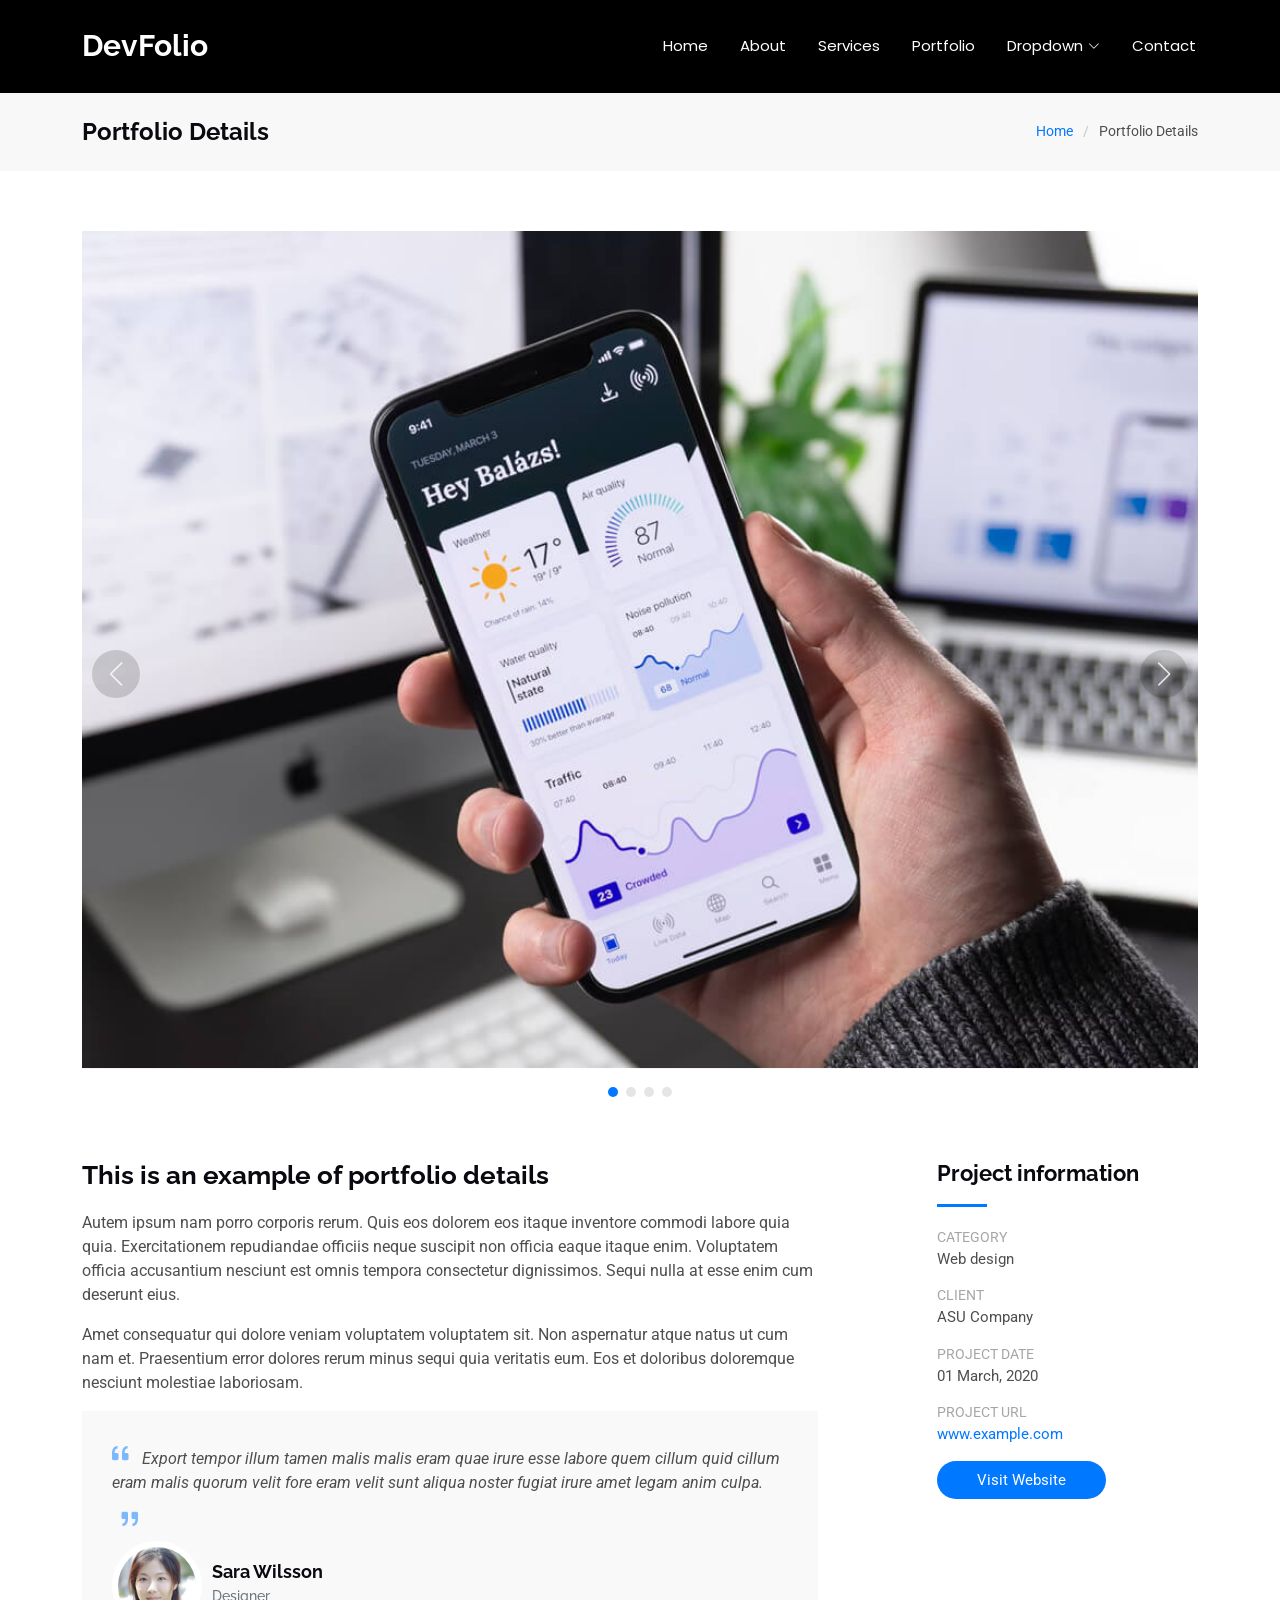
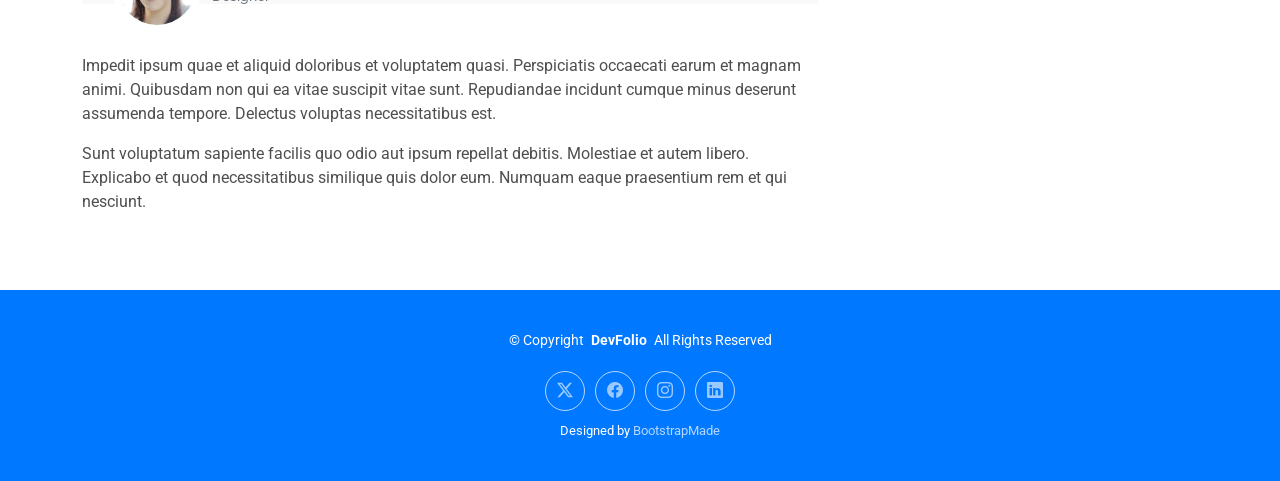
==== portfolio-details.html @ a7239df9 "Pindahkan semua isi DevFolio ke root" ====
<!DOCTYPE html>
<html lang="en">

<head>
  <meta charset="utf-8">
  <meta content="width=device-width, initial-scale=1.0" name="viewport">
  <title>Portfolio Details - DevFolio Bootstrap Template</title>
  <meta name="description" content="">
  <meta name="keywords" content="">

  <!-- Favicons -->
  <link href="assets/img/favicon.png" rel="icon">
  <link href="assets/img/apple-touch-icon.png" rel="apple-touch-icon">

  <!-- Fonts -->
  <link href="https://fonts.googleapis.com" rel="preconnect">
  <link href="https://fonts.gstatic.com" rel="preconnect" crossorigin>
  <link href="https://fonts.googleapis.com/css2?family=Roboto:ital,wght@0,100;0,300;0,400;0,500;0,700;0,900;1,100;1,300;1,400;1,500;1,700;1,900&family=Poppins:ital,wght@0,100;0,200;0,300;0,400;0,500;0,600;0,700;0,800;0,900;1,100;1,200;1,300;1,400;1,500;1,600;1,700;1,800;1,900&family=Raleway:ital,wght@0,100;0,200;0,300;0,400;0,500;0,600;0,700;0,800;0,900;1,100;1,200;1,300;1,400;1,500;1,600;1,700;1,800;1,900&display=swap" rel="stylesheet">

  <!-- Vendor CSS Files -->
  <link href="assets/vendor/bootstrap/css/bootstrap.min.css" rel="stylesheet">
  <link href="assets/vendor/bootstrap-icons/bootstrap-icons.css" rel="stylesheet">
  <link href="assets/vendor/aos/aos.css" rel="stylesheet">
  <link href="assets/vendor/glightbox/css/glightbox.min.css" rel="stylesheet">
  <link href="assets/vendor/swiper/swiper-bundle.min.css" rel="stylesheet">

  <!-- Main CSS File -->
  <link href="assets/css/main.css" rel="stylesheet">

  <!-- =======================================================
  * Template Name: DevFolio
  * Template URL: https://bootstrapmade.com/devfolio-bootstrap-portfolio-html-template/
  * Updated: Aug 07 2024 with Bootstrap v5.3.3
  * Author: BootstrapMade.com
  * License: https://bootstrapmade.com/license/
  ======================================================== -->
</head>

<body class="portfolio-details-page">

  <header id="header" class="header d-flex align-items-center sticky-top">
    <div class="container-fluid container-xl position-relative d-flex align-items-center justify-content-between">

      <a href="index.html" class="logo d-flex align-items-center">
        <!-- Uncomment the line below if you also wish to use an image logo -->
        <!-- <img src="assets/img/logo.png" alt=""> -->
        <h1 class="sitename">DevFolio</h1>
      </a>

      <nav id="navmenu" class="navmenu">
        <ul>
          <li><a href="#hero">Home<br></a></li>
          <li><a href="#about">About</a></li>
          <li><a href="#services">Services</a></li>
          <li><a href="#portfolio">Portfolio</a></li>
          <li class="dropdown"><a href="#"><span>Dropdown</span> <i class="bi bi-chevron-down toggle-dropdown"></i></a>
            <ul>
              <li><a href="#">Dropdown 1</a></li>
              <li class="dropdown"><a href="#"><span>Deep Dropdown</span> <i class="bi bi-chevron-down toggle-dropdown"></i></a>
                <ul>
                  <li><a href="#">Deep Dropdown 1</a></li>
                  <li><a href="#">Deep Dropdown 2</a></li>
                  <li><a href="#">Deep Dropdown 3</a></li>
                  <li><a href="#">Deep Dropdown 4</a></li>
                  <li><a href="#">Deep Dropdown 5</a></li>
                </ul>
              </li>
              <li><a href="#">Dropdown 2</a></li>
              <li><a href="#">Dropdown 3</a></li>
              <li><a href="#">Dropdown 4</a></li>
            </ul>
          </li>
          <li><a href="#contact">Contact</a></li>
        </ul>
        <i class="mobile-nav-toggle d-xl-none bi bi-list"></i>
      </nav>

    </div>
  </header>

  <main class="main">

    <!-- Page Title -->
    <div class="page-title" data-aos="fade">
      <div class="container d-lg-flex justify-content-between align-items-center">
        <h1 class="mb-2 mb-lg-0">Portfolio Details</h1>
        <nav class="breadcrumbs">
          <ol>
            <li><a href="index.html">Home</a></li>
            <li class="current">Portfolio Details</li>
          </ol>
        </nav>
      </div>
    </div><!-- End Page Title -->

    <!-- Portfolio Details Section -->
    <section id="portfolio-details" class="portfolio-details section">

      <div class="container" data-aos="fade-up">

        <div class="portfolio-details-slider swiper init-swiper">
          <script type="application/json" class="swiper-config">
            {
              "loop": true,
              "speed": 600,
              "autoplay": {
                "delay": 5000
              },
              "slidesPerView": "auto",
              "navigation": {
                "nextEl": ".swiper-button-next",
                "prevEl": ".swiper-button-prev"
              },
              "pagination": {
                "el": ".swiper-pagination",
                "type": "bullets",
                "clickable": true
              }
            }
          </script>
          <div class="swiper-wrapper align-items-center">

            <div class="swiper-slide">
              <img src="assets/img/portfolio/app-1.jpg" alt="">
            </div>

            <div class="swiper-slide">
              <img src="assets/img/portfolio/product-1.jpg" alt="">
            </div>

            <div class="swiper-slide">
              <img src="assets/img/portfolio/branding-1.jpg" alt="">
            </div>

            <div class="swiper-slide">
              <img src="assets/img/portfolio/books-1.jpg" alt="">
            </div>

          </div>
          <div class="swiper-button-prev"></div>
          <div class="swiper-button-next"></div>
          <div class="swiper-pagination"></div>
        </div>

        <div class="row justify-content-between gy-4 mt-4">

          <div class="col-lg-8" data-aos="fade-up">
            <div class="portfolio-description">
              <h2>This is an example of portfolio details</h2>
              <p>
                Autem ipsum nam porro corporis rerum. Quis eos dolorem eos itaque inventore commodi labore quia quia. Exercitationem repudiandae officiis neque suscipit non officia eaque itaque enim. Voluptatem officia accusantium nesciunt est omnis tempora consectetur dignissimos. Sequi nulla at esse enim cum deserunt eius.
              </p>
              <p>
                Amet consequatur qui dolore veniam voluptatem voluptatem sit. Non aspernatur atque natus ut cum nam et. Praesentium error dolores rerum minus sequi quia veritatis eum. Eos et doloribus doloremque nesciunt molestiae laboriosam.
              </p>

              <div class="testimonial-item">
                <p>
                  <i class="bi bi-quote quote-icon-left"></i>
                  <span>Export tempor illum tamen malis malis eram quae irure esse labore quem cillum quid cillum eram malis quorum velit fore eram velit sunt aliqua noster fugiat irure amet legam anim culpa.</span>
                  <i class="bi bi-quote quote-icon-right"></i>
                </p>
                <div>
                  <img src="assets/img/testimonials/testimonials-2.jpg" class="testimonial-img" alt="">
                  <h3>Sara Wilsson</h3>
                  <h4>Designer</h4>
                </div>
              </div>

              <p>
                Impedit ipsum quae et aliquid doloribus et voluptatem quasi. Perspiciatis occaecati earum et magnam animi. Quibusdam non qui ea vitae suscipit vitae sunt. Repudiandae incidunt cumque minus deserunt assumenda tempore. Delectus voluptas necessitatibus est.
              </p>

              <p>
                Sunt voluptatum sapiente facilis quo odio aut ipsum repellat debitis. Molestiae et autem libero. Explicabo et quod necessitatibus similique quis dolor eum. Numquam eaque praesentium rem et qui nesciunt.
              </p>

            </div>
          </div>

          <div class="col-lg-3" data-aos="fade-up" data-aos-delay="100">
            <div class="portfolio-info">
              <h3>Project information</h3>
              <ul>
                <li><strong>Category</strong> Web design</li>
                <li><strong>Client</strong> ASU Company</li>
                <li><strong>Project date</strong> 01 March, 2020</li>
                <li><strong>Project URL</strong> <a href="#">www.example.com</a></li>
                <li><a href="#" class="btn-visit align-self-start">Visit Website</a></li>
              </ul>
            </div>
          </div>

        </div>

      </div>

    </section><!-- /Portfolio Details Section -->

  </main>

  <footer id="footer" class="footer accent-background">

    <div class="container">
      <div class="copyright text-center ">
        <p>© <span>Copyright</span> <strong class="px-1 sitename">DevFolio</strong> <span>All Rights Reserved</span></p>
      </div>
      <div class="social-links d-flex justify-content-center">
        <a href=""><i class="bi bi-twitter-x"></i></a>
        <a href=""><i class="bi bi-facebook"></i></a>
        <a href=""><i class="bi bi-instagram"></i></a>
        <a href=""><i class="bi bi-linkedin"></i></a>
      </div>
      <div class="credits">
        <!-- All the links in the footer should remain intact. -->
        <!-- You can delete the links only if you've purchased the pro version. -->
        <!-- Licensing information: https://bootstrapmade.com/license/ -->
        <!-- Purchase the pro version with working PHP/AJAX contact form: [buy-url] -->
        Designed by <a href="https://bootstrapmade.com/">BootstrapMade</a>
      </div>
    </div>

  </footer>

  <!-- Scroll Top -->
  <a href="#" id="scroll-top" class="scroll-top d-flex align-items-center justify-content-center"><i class="bi bi-arrow-up-short"></i></a>

  <!-- Preloader -->
  <div id="preloader"></div>

  <!-- Vendor JS Files -->
  <script src="assets/vendor/bootstrap/js/bootstrap.bundle.min.js"></script>
  <script src="assets/vendor/php-email-form/validate.js"></script>
  <script src="assets/vendor/aos/aos.js"></script>
  <script src="assets/vendor/typed.js/typed.umd.js"></script>
  <script src="assets/vendor/waypoints/noframework.waypoints.js"></script>
  <script src="assets/vendor/purecounter/purecounter_vanilla.js"></script>
  <script src="assets/vendor/glightbox/js/glightbox.min.js"></script>
  <script src="assets/vendor/imagesloaded/imagesloaded.pkgd.min.js"></script>
  <script src="assets/vendor/isotope-layout/isotope.pkgd.min.js"></script>
  <script src="assets/vendor/swiper/swiper-bundle.min.js"></script>

  <!-- Main JS File -->
  <script src="assets/js/main.js"></script>

</body>

</html>
---- assets/css/main.css ----
/**
* Template Name: DevFolio
* Template URL: https://bootstrapmade.com/devfolio-bootstrap-portfolio-html-template/
* Updated: Aug 07 2024 with Bootstrap v5.3.3
* Author: BootstrapMade.com
* License: https://bootstrapmade.com/license/
*/

/*--------------------------------------------------------------
# Font & Color Variables
# Help: https://bootstrapmade.com/color-system/
--------------------------------------------------------------*/
/* Fonts */
:root {
  --default-font: "Roboto",  system-ui, -apple-system, "Segoe UI", Roboto, "Helvetica Neue", Arial, "Noto Sans", "Liberation Sans", sans-serif, "Apple Color Emoji", "Segoe UI Emoji", "Segoe UI Symbol", "Noto Color Emoji";
  --heading-font: "Raleway",  sans-serif;
  --nav-font: "Poppins",  sans-serif;
}

/* Global Colors - The following color variables are used throughout the website. Updating them here will change the color scheme of the entire website */
:root { 
  --background-color: #ffffff; /* Background color for the entire website, including individual sections */
  --default-color: #4e4e4e; /* Default color used for the majority of the text content across the entire website */
  --heading-color: #0a090f; /* Color for headings, subheadings and title throughout the website */
  --accent-color: #0078ff; /* Accent color that represents your brand on the website. It's used for buttons, links, and other elements that need to stand out */
  --surface-color: #ffffff; /* The surface color is used as a background of boxed elements within sections, such as cards, icon boxes, or other elements that require a visual separation from the global background. */
  --contrast-color: #ffffff; /* Contrast color for text, ensuring readability against backgrounds of accent, heading, or default colors. */
}

/* Nav Menu Colors - The following color variables are used specifically for the navigation menu. They are separate from the global colors to allow for more customization options */
:root {
  --nav-color: #ffffff;  /* The default color of the main navmenu links */
  --nav-hover-color: #ffffff; /* Applied to main navmenu links when they are hovered over or active */
  --nav-mobile-background-color: #ffffff; /* Used as the background color for mobile navigation menu */
  --nav-dropdown-background-color: #ffffff; /* Used as the background color for dropdown items that appear when hovering over primary navigation items */
  --nav-dropdown-color: #212529; /* Used for navigation links of the dropdown items in the navigation menu. */
  --nav-dropdown-hover-color: #0078ff; /* Similar to --nav-hover-color, this color is applied to dropdown navigation links when they are hovered over. */
}

/* Color Presets - These classes override global colors when applied to any section or element, providing reuse of the sam color scheme. */

.light-background {
  --background-color: #f9f9f9;
  --surface-color: #ffffff;
}

.dark-background {
  --background-color: #060606;
  --default-color: #ffffff;
  --heading-color: #ffffff;
  --surface-color: #252525;
  --contrast-color: #ffffff;
}

.accent-background {
  --background-color: #0078ff;
  --default-color: #ffffff;
  --heading-color: #ffffff;
  --accent-color: #ffffff;
  --surface-color: #3393ff;
  --contrast-color: #ffffff;
}

/* Smooth scroll */
:root {
  scroll-behavior: smooth;
}

/*--------------------------------------------------------------
# General Styling & Shared Classes
--------------------------------------------------------------*/
body {
  color: var(--default-color);
  background-color: var(--background-color);
  font-family: var(--default-font);
}

a {
  color: var(--accent-color);
  text-decoration: none;
  transition: 0.3s;
}

a:hover {
  color: color-mix(in srgb, var(--accent-color), transparent 25%);
  text-decoration: none;
}

h1,
h2,
h3,
h4,
h5,
h6 {
  color: var(--heading-color);
  font-family: var(--heading-font);
}

/* PHP Email Form Messages
------------------------------*/
.php-email-form .error-message {
  display: none;
  background: #df1529;
  color: #ffffff;
  text-align: left;
  padding: 15px;
  margin-bottom: 24px;
  font-weight: 600;
}

.php-email-form .sent-message {
  display: none;
  color: #ffffff;
  background: #059652;
  text-align: center;
  padding: 15px;
  margin-bottom: 24px;
  font-weight: 600;
}

.php-email-form .loading {
  display: none;
  background: var(--surface-color);
  text-align: center;
  padding: 15px;
  margin-bottom: 24px;
}

.php-email-form .loading:before {
  content: "";
  display: inline-block;
  border-radius: 50%;
  width: 24px;
  height: 24px;
  margin: 0 10px -6px 0;
  border: 3px solid var(--accent-color);
  border-top-color: var(--surface-color);
  animation: php-email-form-loading 1s linear infinite;
}

@keyframes php-email-form-loading {
  0% {
    transform: rotate(0deg);
  }

  100% {
    transform: rotate(360deg);
  }
}

/*--------------------------------------------------------------
# Global Header
--------------------------------------------------------------*/
.header {
  --background-color: #000000;
  --default-color: #ffffff;
  --heading-color: #ffffff;
  color: var(--default-color);
  background-color: var(--background-color);
  padding: 20px 0;
  transition: all 0.5s;
  z-index: 997;
}

.header .logo {
  line-height: 1;
}

.header .logo img {
  max-height: 32px;
  margin-right: 8px;
}

.header .logo h1 {
  font-size: 30px;
  margin: 0;
  font-weight: 700;
  color: var(--heading-color);
}

.scrolled .header {
  box-shadow: 0px 0 18px rgba(0, 0, 0, 0.1);
}

/*--------------------------------------------------------------
# Navigation Menu
--------------------------------------------------------------*/
/* Desktop Navigation */
@media (min-width: 1200px) {
  .navmenu {
    padding: 0;
  }

  .navmenu ul {
    margin: 0;
    padding: 0;
    display: flex;
    list-style: none;
    align-items: center;
  }

  .navmenu li {
    position: relative;
  }

  .navmenu>ul>li {
    white-space: nowrap;
    padding: 15px 14px;
  }

  .navmenu>ul>li:last-child {
    padding-right: 0;
  }

  .navmenu a,
  .navmenu a:focus {
    color: var(--nav-color);
    font-size: 15px;
    padding: 0 2px;
    font-family: var(--nav-font);
    font-weight: 400;
    display: flex;
    align-items: center;
    justify-content: space-between;
    white-space: nowrap;
    transition: 0.3s;
    position: relative;
  }

  .navmenu a i,
  .navmenu a:focus i {
    font-size: 12px;
    line-height: 0;
    margin-left: 5px;
    transition: 0.3s;
  }

  .navmenu>ul>li>a:before {
    content: "";
    position: absolute;
    width: 100%;
    height: 2px;
    bottom: -6px;
    left: 0;
    background-color: var(--nav-hover-color);
    visibility: hidden;
    width: 0px;
    transition: all 0.3s ease-in-out 0s;
  }

  .navmenu a:hover:before,
  .navmenu li:hover>a:before,
  .navmenu .active:before {
    visibility: visible;
    width: 100%;
  }

  .navmenu li:hover>a,
  .navmenu .active,
  .navmenu .active:focus {
    color: var(--nav-hover-color);
  }

  .navmenu .dropdown ul {
    margin: 0;
    padding: 10px 0;
    background: var(--nav-dropdown-background-color);
    display: block;
    position: absolute;
    visibility: hidden;
    left: 14px;
    top: 130%;
    opacity: 0;
    transition: 0.3s;
    border-radius: 4px;
    z-index: 99;
    box-shadow: 0px 0px 30px rgba(0, 0, 0, 0.1);
  }

  .navmenu .dropdown ul li {
    min-width: 200px;
  }

  .navmenu .dropdown ul a {
    padding: 10px 20px;
    font-size: 15px;
    text-transform: none;
    color: var(--nav-dropdown-color);
  }

  .navmenu .dropdown ul a i {
    font-size: 12px;
  }

  .navmenu .dropdown ul a:hover,
  .navmenu .dropdown ul .active:hover,
  .navmenu .dropdown ul li:hover>a {
    color: var(--nav-dropdown-hover-color);
  }

  .navmenu .dropdown:hover>ul {
    opacity: 1;
    top: 100%;
    visibility: visible;
  }

  .navmenu .dropdown .dropdown ul {
    top: 0;
    left: -90%;
    visibility: hidden;
  }

  .navmenu .dropdown .dropdown:hover>ul {
    opacity: 1;
    top: 0;
    left: -100%;
    visibility: visible;
  }
}

/* Mobile Navigation */
@media (max-width: 1199px) {
  .mobile-nav-toggle {
    color: var(--nav-color);
    font-size: 28px;
    line-height: 0;
    margin-right: 10px;
    cursor: pointer;
    transition: color 0.3s;
  }

  .navmenu {
    padding: 0;
    z-index: 9997;
  }

  .navmenu ul {
    display: none;
    list-style: none;
    position: absolute;
    inset: 60px 20px 20px 20px;
    padding: 10px 0;
    margin: 0;
    border-radius: 6px;
    background-color: var(--nav-mobile-background-color);
    border: 1px solid color-mix(in srgb, var(--default-color), transparent 90%);
    box-shadow: none;
    overflow-y: auto;
    transition: 0.3s;
    z-index: 9998;
  }

  .navmenu a,
  .navmenu a:focus {
    color: var(--nav-dropdown-color);
    padding: 10px 20px;
    font-family: var(--nav-font);
    font-size: 17px;
    font-weight: 500;
    display: flex;
    align-items: center;
    justify-content: space-between;
    white-space: nowrap;
    transition: 0.3s;
  }

  .navmenu a i,
  .navmenu a:focus i {
    font-size: 12px;
    line-height: 0;
    margin-left: 5px;
    width: 30px;
    height: 30px;
    display: flex;
    align-items: center;
    justify-content: center;
    border-radius: 50%;
    transition: 0.3s;
    background-color: color-mix(in srgb, var(--accent-color), transparent 90%);
  }

  .navmenu a i:hover,
  .navmenu a:focus i:hover {
    background-color: var(--accent-color);
    color: var(--contrast-color);
  }

  .navmenu a:hover,
  .navmenu .active,
  .navmenu .active:focus {
    color: var(--nav-dropdown-hover-color);
  }

  .navmenu .active i,
  .navmenu .active:focus i {
    background-color: var(--accent-color);
    color: var(--contrast-color);
    transform: rotate(180deg);
  }

  .navmenu .dropdown ul {
    position: static;
    display: none;
    z-index: 99;
    padding: 10px 0;
    margin: 10px 20px;
    background-color: var(--nav-dropdown-background-color);
    transition: all 0.5s ease-in-out;
  }

  .navmenu .dropdown ul ul {
    background-color: rgba(33, 37, 41, 0.1);
  }

  .navmenu .dropdown>.dropdown-active {
    display: block;
    background-color: rgba(33, 37, 41, 0.03);
  }

  .mobile-nav-active {
    overflow: hidden;
  }

  .mobile-nav-active .mobile-nav-toggle {
    color: #fff;
    position: absolute;
    font-size: 32px;
    top: 15px;
    right: 15px;
    margin-right: 0;
    z-index: 9999;
  }

  .mobile-nav-active .navmenu {
    position: fixed;
    overflow: hidden;
    inset: 0;
    background: rgba(33, 37, 41, 0.8);
    transition: 0.3s;
  }

  .mobile-nav-active .navmenu>ul {
    display: block;
  }
}

/*--------------------------------------------------------------
# Global Footer
--------------------------------------------------------------*/
.footer {
  color: var(--default-color);
  background-color: var(--background-color);
  font-size: 14px;
  padding: 40px 0;
  position: relative;
}

.footer .copyright p {
  margin-bottom: 0;
}

.footer .social-links {
  margin-top: 20px;
}

.footer .social-links a {
  display: flex;
  align-items: center;
  justify-content: center;
  width: 40px;
  height: 40px;
  border-radius: 50%;
  border: 1px solid color-mix(in srgb, var(--default-color), transparent 30%);
  font-size: 16px;
  color: color-mix(in srgb, var(--default-color), transparent 40%);
  margin: 0 5px;
  transition: 0.3s;
}

.footer .social-links a:hover {
  color: var(--default-color);
  border-color: var(--default-color);
}

.footer .credits {
  margin-top: 10px;
  font-size: 13px;
  text-align: center;
}

.footer .credits a {
  color: color-mix(in srgb, var(--default-color), transparent 30%);
}

/*--------------------------------------------------------------
# Preloader
--------------------------------------------------------------*/
#preloader {
  position: fixed;
  inset: 0;
  z-index: 999999;
  overflow: hidden;
  background: var(--background-color);
  transition: all 0.6s ease-out;
}

#preloader:before {
  content: "";
  position: fixed;
  top: calc(50% - 30px);
  left: calc(50% - 30px);
  border: 6px solid #ffffff;
  border-color: var(--accent-color) transparent var(--accent-color) transparent;
  border-radius: 50%;
  width: 60px;
  height: 60px;
  animation: animate-preloader 1.5s linear infinite;
}

@keyframes animate-preloader {
  0% {
    transform: rotate(0deg);
  }

  100% {
    transform: rotate(360deg);
  }
}

/*--------------------------------------------------------------
# Scroll Top Button
--------------------------------------------------------------*/
.scroll-top {
  position: fixed;
  visibility: hidden;
  opacity: 0;
  right: 15px;
  bottom: -15px;
  z-index: 99999;
  background-color: var(--accent-color);
  width: 44px;
  height: 44px;
  border-radius: 50px;
  transition: all 0.4s;
}

.scroll-top i {
  font-size: 24px;
  color: var(--contrast-color);
  line-height: 0;
}

.scroll-top:hover {
  background-color: color-mix(in srgb, var(--accent-color), transparent 20%);
  color: var(--contrast-color);
}

.scroll-top.active {
  visibility: visible;
  opacity: 1;
  bottom: 15px;
}

/*--------------------------------------------------------------
# Disable aos animation delay on mobile devices
--------------------------------------------------------------*/
@media screen and (max-width: 768px) {
  [data-aos-delay] {
    transition-delay: 0 !important;
  }
}

/*--------------------------------------------------------------
# Global Page Titles & Breadcrumbs
--------------------------------------------------------------*/
.page-title {
  --background-color: color-mix(in srgb, var(--default-color), transparent 96%);
  color: var(--default-color);
  background-color: var(--background-color);
  padding: 25px 0;
  position: relative;
}

.page-title h1 {
  font-size: 24px;
  font-weight: 700;
}

.page-title .breadcrumbs ol {
  display: flex;
  flex-wrap: wrap;
  list-style: none;
  padding: 0;
  margin: 0;
  font-size: 14px;
  font-weight: 400;
}

.page-title .breadcrumbs ol li+li {
  padding-left: 10px;
}

.page-title .breadcrumbs ol li+li::before {
  content: "/";
  display: inline-block;
  padding-right: 10px;
  color: color-mix(in srgb, var(--default-color), transparent 70%);
}

/*--------------------------------------------------------------
# Global Sections
--------------------------------------------------------------*/
section,
.section {
  color: var(--default-color);
  background-color: var(--background-color);
  padding: 60px 0;
  scroll-margin-top: 92px;
  overflow: clip;
}

@media (max-width: 1199px) {

  section,
  .section {
    scroll-margin-top: 76px;
  }
}

/*--------------------------------------------------------------
# Global Section Titles
--------------------------------------------------------------*/
.section-title {
  text-align: center;
  padding-bottom: 60px;
  position: relative;
}

.section-title h2 {
  font-size: 32px;
  font-weight: 700;
  margin-bottom: 20px;
  padding-bottom: 20px;
  position: relative;
}

.section-title h2:after {
  content: "";
  position: absolute;
  display: block;
  width: 50px;
  height: 3px;
  background: var(--accent-color);
  left: 0;
  right: 0;
  bottom: 0;
  margin: auto;
}

.section-title p {
  margin-bottom: 0;
}

/*--------------------------------------------------------------
# Hero Section
--------------------------------------------------------------*/
.hero {
  width: 100%;
  min-height: calc(100vh - 92px);
  position: relative;
  padding: 60px 0;
  display: flex;
  align-items: center;
  justify-content: center;
}

.hero img {
  position: absolute;
  inset: 0;
  display: block;
  width: 100%;
  height: 100%;
  object-fit: cover;
  z-index: 1;
}

.hero:before {
  content: "";
  background: color-mix(in srgb, var(--background-color), transparent 30%);
  position: absolute;
  inset: 0;
  z-index: 2;
}

.hero .container {
  position: relative;
  z-index: 3;
}

.hero h2 {
  margin: 0;
  font-size: 64px;
  font-weight: 700;
}

.hero p {
  margin: 5px 0 0 0;
  font-size: 36px;
  font-weight: 600;
}

.hero p span {
  letter-spacing: 1px;
}

@media (max-width: 768px) {
  .hero h2 {
    font-size: 32px;
  }

  .hero p {
    font-size: 20px;
  }
}

/*--------------------------------------------------------------
# About Section
--------------------------------------------------------------*/
.about .container {
  background-color: var(--surface-color);
  box-shadow: 0px 2px 15px rgba(0, 0, 0, 0.1);
  padding: 30px;
}

.about .skills-content h5 {
  font-size: 18px;
  font-weight: 700;
  margin: 30px 0 15px 0;
}

.about .progress {
  height: 36px;
  display: block;
  background: none;
  border-radius: 0;
  margin-top: 15px;
}

.about .progress .skill {
  color: var(--default-color);
  padding: 0;
  margin: 0 0 6px 0;
  text-transform: uppercase;
  display: block;
  font-weight: 600;
  font-family: var(--heading-font);
}

.about .progress .skill .val {
  float: right;
  font-style: normal;
}

.about .progress-bar-wrap {
  background: color-mix(in srgb, var(--default-color), transparent 90%);
  height: 10px;
}

.about .progress-bar {
  width: 1px;
  height: 10px;
  transition: 0.9s;
  background-color: var(--accent-color);
}

.about .about-me h4 {
  font-size: 28px;
  position: relative;
  padding-bottom: 10px;
  margin-bottom: 30px;
  font-weight: 700;
}

.about .about-me h4:after {
  content: "";
  position: absolute;
  display: block;
  width: 64px;
  height: 3px;
  background: var(--accent-color);
  left: 0;
  bottom: 0;
  margin: auto;
}

.about .about-me p {
  font-size: 18px;
}

/*--------------------------------------------------------------
# Resume Section
--------------------------------------------------------------*/
.resume .resume-title {
  color: var(--heading-color);
  font-size: 26px;
  font-weight: 700;
  margin-top: 20px;
  margin-bottom: 20px;
}

.resume .resume-item {
  padding: 0 0 20px 20px;
  margin-top: -2px;
  border-left: 2px solid var(--accent-color);
  position: relative;
}

.resume .resume-item h4 {
  line-height: 18px;
  font-size: 18px;
  font-weight: 600;
  text-transform: uppercase;
  color: color-mix(in srgb, var(--default-color), transparent 20%);
  margin-bottom: 10px;
}

.resume .resume-item h5 {
  font-size: 16px;
  padding: 5px 15px;
  display: inline-block;
  font-weight: 600;
  margin-bottom: 10px;
}

.resume .resume-item ul {
  padding-left: 20px;
}

.resume .resume-item ul li {
  padding-bottom: 10px;
}

.resume .resume-item:last-child {
  padding-bottom: 0;
}

.resume .resume-item::before {
  content: "";
  position: absolute;
  width: 16px;
  height: 16px;
  border-radius: 50px;
  left: -9px;
  top: 0;
  background: var(--background-color);
  border: 2px solid var(--accent-color);
}

/*--------------------------------------------------------------
# Services Section
--------------------------------------------------------------*/
.services .service-item {
  background-color: var(--surface-color);
  box-shadow: 0px 5px 90px 0px rgba(0, 0, 0, 0.1);
  padding: 60px 30px;
  transition: all ease-in-out 0.3s;
  border-radius: 18px;
  border-bottom: 5px solid var(--surface-color);
  height: 100%;
}

.services .service-item .icon {
  color: var(--contrast-color);
  background: var(--accent-color);
  margin: 0;
  width: 64px;
  height: 64px;
  border-radius: 50px;
  display: flex;
  align-items: center;
  justify-content: center;
  margin-bottom: 20px;
  font-size: 28px;
  transition: ease-in-out 0.3s;
}

.services .service-item h3 {
  font-weight: 700;
  margin: 10px 0 15px 0;
  font-size: 22px;
  transition: ease-in-out 0.3s;
}

.services .service-item p {
  line-height: 24px;
  font-size: 14px;
  margin-bottom: 0;
}

@media (min-width: 1365px) {
  .services .service-item:hover {
    transform: translateY(-10px);
    border-color: var(--accent-color);
  }

  .services .service-item:hover h3 {
    color: var(--accent-color);
  }
}

/*--------------------------------------------------------------
# Stats Section
--------------------------------------------------------------*/
.stats {
  position: relative;
  padding: 120px 0;
}

.stats img {
  position: absolute;
  inset: 0;
  display: block;
  width: 100%;
  height: 100%;
  object-fit: cover;
  z-index: 1;
}

.stats:before {
  content: "";
  background: color-mix(in srgb, var(--background-color), transparent 40%);
  position: absolute;
  inset: 0;
  z-index: 2;
}

.stats .container {
  position: relative;
  z-index: 3;
}

.stats .stats-item {
  padding: 30px;
  width: 100%;
}

.stats .stats-item span {
  font-size: 48px;
  display: block;
  color: var(--default-color);
  font-weight: 700;
}

.stats .stats-item p {
  padding: 0;
  margin: 0;
  font-family: var(--heading-font);
  font-size: 16px;
  font-weight: 700;
  color: color-mix(in srgb, var(--default-color), transparent 40%);
}

/*--------------------------------------------------------------
# Portfolio Section
--------------------------------------------------------------*/
.portfolio .portfolio-filters {
  padding: 0;
  margin: 0 auto 20px auto;
  list-style: none;
  text-align: center;
}

.portfolio .portfolio-filters li {
  cursor: pointer;
  display: inline-block;
  padding: 0;
  font-size: 16px;
  font-weight: 600;
  margin: 0 10px;
  line-height: 1;
  text-transform: uppercase;
  margin-bottom: 5px;
  transition: all 0.3s ease-in-out;
}

.portfolio .portfolio-filters li:hover,
.portfolio .portfolio-filters li.filter-active {
  color: var(--accent-color);
}

.portfolio .portfolio-filters li:first-child {
  margin-left: 0;
}

.portfolio .portfolio-filters li:last-child {
  margin-right: 0;
}

@media (max-width: 575px) {
  .portfolio .portfolio-filters li {
    font-size: 14px;
    margin: 0 5px;
  }
}

.portfolio .portfolio-item {
  position: relative;
}

.portfolio .portfolio-item .portfolio-info {
  opacity: 0;
  position: absolute;
  left: 30px;
  right: 30px;
  bottom: 0;
  z-index: 3;
  transition: all ease-in-out 0.3s;
  background: color-mix(in srgb, var(--background-color), transparent 10%);
  padding: 15px;
}

.portfolio .portfolio-item .portfolio-info h4 {
  font-size: 18px;
  font-weight: 600;
  padding-right: 50px;
}

.portfolio .portfolio-item .portfolio-info p {
  color: color-mix(in srgb, var(--default-color), transparent 30%);
  font-size: 14px;
  margin-bottom: 0;
  padding-right: 50px;
}

.portfolio .portfolio-item .portfolio-info .preview-link,
.portfolio .portfolio-item .portfolio-info .details-link {
  position: absolute;
  right: 50px;
  font-size: 24px;
  top: calc(50% - 14px);
  color: color-mix(in srgb, var(--default-color), transparent 30%);
  transition: 0.3s;
  line-height: 0;
}

.portfolio .portfolio-item .portfolio-info .preview-link:hover,
.portfolio .portfolio-item .portfolio-info .details-link:hover {
  color: var(--accent-color);
}

.portfolio .portfolio-item .portfolio-info .details-link {
  right: 14px;
  font-size: 28px;
}

.portfolio .portfolio-item:hover .portfolio-info {
  opacity: 1;
  bottom: 20px;
}

/*--------------------------------------------------------------
# Pricing Section
--------------------------------------------------------------*/
.pricing .pricing-item {
  border-bottom: 1px dashed color-mix(in srgb, var(--default-color), transparent 60%);
  width: 100%;
  height: 100%;
  padding: 0 0 15px 0;
}

.pricing .pricing-item h3 {
  margin: 0;
  font-size: 20px;
  font-weight: 600;
}

.pricing .pricing-item h4 {
  margin: 0;
  font-size: 18px;
  color: var(--accent-color);
}

/*--------------------------------------------------------------
# Faq Section
--------------------------------------------------------------*/
.faq .content h3 {
  font-weight: 400;
  font-size: 34px;
}

.faq .content p {
  font-size: 15px;
  color: color-mix(in srgb, var(--default-color), transparent 30%);
}

.faq .faq-container .faq-item {
  background-color: var(--surface-color);
  position: relative;
  padding: 20px;
  margin-bottom: 20px;
  box-shadow: 0px 5px 25px 0px rgba(0, 0, 0, 0.1);
  overflow: hidden;
}

.faq .faq-container .faq-item:last-child {
  margin-bottom: 0;
}

.faq .faq-container .faq-item h3 {
  font-weight: 600;
  font-size: 18px;
  line-height: 24px;
  margin: 0 30px 0 0;
  transition: 0.3s;
  cursor: pointer;
  display: flex;
  align-items: flex-start;
}

.faq .faq-container .faq-item h3 .num {
  color: var(--accent-color);
  padding-right: 5px;
}

.faq .faq-container .faq-item h3:hover {
  color: var(--accent-color);
}

.faq .faq-container .faq-item .faq-content {
  display: grid;
  grid-template-rows: 0fr;
  transition: 0.3s ease-in-out;
  visibility: hidden;
  opacity: 0;
}

.faq .faq-container .faq-item .faq-content p {
  margin-bottom: 0;
  overflow: hidden;
}

.faq .faq-container .faq-item .faq-toggle {
  position: absolute;
  top: 20px;
  right: 20px;
  font-size: 16px;
  line-height: 0;
  transition: 0.3s;
  cursor: pointer;
}

.faq .faq-container .faq-item .faq-toggle:hover {
  color: var(--accent-color);
}

.faq .faq-container .faq-active h3 {
  color: var(--accent-color);
}

.faq .faq-container .faq-active .faq-content {
  grid-template-rows: 1fr;
  visibility: visible;
  opacity: 1;
  padding-top: 10px;
}

.faq .faq-container .faq-active .faq-toggle {
  transform: rotate(90deg);
  color: var(--accent-color);
}

/*--------------------------------------------------------------
# Testimonials Section
--------------------------------------------------------------*/
.testimonials {
  padding: 80px 0;
  position: relative;
}

.testimonials:before {
  content: "";
  background: color-mix(in srgb, var(--background-color), transparent 30%);
  position: absolute;
  inset: 0;
  z-index: 2;
}

.testimonials .testimonials-bg {
  position: absolute;
  inset: 0;
  display: block;
  width: 100%;
  height: 100%;
  object-fit: cover;
  z-index: 1;
}

.testimonials .container {
  position: relative;
  z-index: 3;
}

.testimonials .testimonials-carousel,
.testimonials .testimonials-slider {
  overflow: hidden;
}

.testimonials .testimonial-item {
  text-align: center;
}

.testimonials .testimonial-item .testimonial-img {
  width: 100px;
  border-radius: 50%;
  border: 6px solid color-mix(in srgb, var(--default-color), transparent 85%);
  margin: 0 auto;
}

.testimonials .testimonial-item h3 {
  font-size: 20px;
  font-weight: bold;
  margin: 10px 0 5px 0;
}

.testimonials .testimonial-item h4 {
  font-size: 14px;
  margin: 0 0 15px 0;
  color: color-mix(in srgb, var(--default-color), transparent 40%);
}

.testimonials .testimonial-item .stars {
  margin-bottom: 15px;
}

.testimonials .testimonial-item .stars i {
  color: #ffc107;
  margin: 0 1px;
}

.testimonials .testimonial-item .quote-icon-left,
.testimonials .testimonial-item .quote-icon-right {
  color: color-mix(in srgb, var(--default-color), transparent 40%);
  font-size: 26px;
  line-height: 0;
}

.testimonials .testimonial-item .quote-icon-left {
  display: inline-block;
  left: -5px;
  position: relative;
}

.testimonials .testimonial-item .quote-icon-right {
  display: inline-block;
  right: -5px;
  position: relative;
  top: 10px;
  transform: scale(-1, -1);
}

.testimonials .testimonial-item p {
  font-style: italic;
  margin: 0 auto 15px auto;
}

.testimonials .swiper-wrapper {
  height: auto;
}

.testimonials .swiper-pagination {
  margin-top: 20px;
  position: relative;
}

.testimonials .swiper-pagination .swiper-pagination-bullet {
  width: 12px;
  height: 12px;
  background-color: color-mix(in srgb, var(--default-color), transparent 50%);
  opacity: 0.5;
}

.testimonials .swiper-pagination .swiper-pagination-bullet-active {
  background-color: var(--default-color);
  opacity: 1;
}

@media (min-width: 992px) {
  .testimonials .testimonial-item p {
    width: 80%;
  }
}

/*--------------------------------------------------------------
# Contact Section
--------------------------------------------------------------*/
.contact .info-wrap {
  background-color: var(--surface-color);
  box-shadow: 0px 0px 20px rgba(0, 0, 0, 0.1);
  padding: 30px;
  margin-bottom: 30px;
}

.contact .info-item i {
  font-size: 20px;
  color: var(--accent-color);
  width: 56px;
  height: 56px;
  display: flex;
  justify-content: center;
  align-items: center;
  transition: all 0.3s ease-in-out;
  border-radius: 50%;
  border: 1px solid color-mix(in srgb, var(--accent-color), transparent 40%);
  margin-right: 15px;
}

.contact .info-item h3 {
  font-size: 18px;
  font-weight: 700;
  margin: 0 0 2px 0;
}

.contact .info-item p {
  padding: 0;
  margin-bottom: 0;
  font-size: 14px;
}

.contact .info-item:hover i {
  background: var(--accent-color);
  color: var(--contrast-color);
}

.contact .php-email-form {
  background-color: var(--surface-color);
  box-shadow: 0px 0px 20px rgba(0, 0, 0, 0.1);
  padding: 30px;
}

@media (max-width: 575px) {
  .contact .php-email-form {
    padding: 20px;
  }
}

.contact .php-email-form input[type=text],
.contact .php-email-form input[type=email],
.contact .php-email-form textarea {
  font-size: 14px;
  padding: 10px 15px;
  box-shadow: none;
  border-radius: 0;
  color: var(--default-color);
  background-color: color-mix(in srgb, var(--background-color), transparent 50%);
  border-color: color-mix(in srgb, var(--default-color), transparent 80%);
}

.contact .php-email-form input[type=text]:focus,
.contact .php-email-form input[type=email]:focus,
.contact .php-email-form textarea:focus {
  border-color: var(--accent-color);
}

.contact .php-email-form input[type=text]::placeholder,
.contact .php-email-form input[type=email]::placeholder,
.contact .php-email-form textarea::placeholder {
  color: color-mix(in srgb, var(--default-color), transparent 70%);
}

.contact .php-email-form button[type=submit] {
  color: var(--contrast-color);
  background: var(--accent-color);
  border: 0;
  padding: 10px 30px;
  transition: 0.4s;
  border-radius: 50px;
}

.contact .php-email-form button[type=submit]:hover {
  background: color-mix(in srgb, var(--accent-color), transparent 20%);
}

/*--------------------------------------------------------------
# Portfolio Details Section
--------------------------------------------------------------*/
.portfolio-details .portfolio-details-slider img {
  width: 100%;
}

.portfolio-details .swiper-wrapper {
  height: auto;
}

.portfolio-details .swiper-button-prev,
.portfolio-details .swiper-button-next {
  width: 48px;
  height: 48px;
}

.portfolio-details .swiper-button-prev:after,
.portfolio-details .swiper-button-next:after {
  color: rgba(255, 255, 255, 0.8);
  background-color: rgba(0, 0, 0, 0.15);
  font-size: 24px;
  border-radius: 50%;
  width: 48px;
  height: 48px;
  display: flex;
  align-items: center;
  justify-content: center;
  transition: 0.3s;
}

.portfolio-details .swiper-button-prev:hover:after,
.portfolio-details .swiper-button-next:hover:after {
  background-color: rgba(0, 0, 0, 0.3);
}

@media (max-width: 575px) {

  .portfolio-details .swiper-button-prev,
  .portfolio-details .swiper-button-next {
    display: none;
  }
}

.portfolio-details .swiper-pagination {
  margin-top: 20px;
  position: relative;
}

.portfolio-details .swiper-pagination .swiper-pagination-bullet {
  width: 10px;
  height: 10px;
  background-color: color-mix(in srgb, var(--default-color), transparent 85%);
  opacity: 1;
}

.portfolio-details .swiper-pagination .swiper-pagination-bullet-active {
  background-color: var(--accent-color);
}

.portfolio-details .portfolio-info h3 {
  font-size: 22px;
  font-weight: 700;
  margin-bottom: 20px;
  padding-bottom: 20px;
  position: relative;
}

.portfolio-details .portfolio-info h3:after {
  content: "";
  position: absolute;
  display: block;
  width: 50px;
  height: 3px;
  background: var(--accent-color);
  left: 0;
  bottom: 0;
}

.portfolio-details .portfolio-info ul {
  list-style: none;
  padding: 0;
  font-size: 15px;
}

.portfolio-details .portfolio-info ul li {
  display: flex;
  flex-direction: column;
  padding-bottom: 15px;
}

.portfolio-details .portfolio-info ul strong {
  text-transform: uppercase;
  font-weight: 400;
  color: color-mix(in srgb, var(--default-color), transparent 50%);
  font-size: 14px;
}

.portfolio-details .portfolio-info .btn-visit {
  padding: 8px 40px;
  background: var(--accent-color);
  color: var(--contrast-color);
  border-radius: 50px;
  transition: 0.3s;
}

.portfolio-details .portfolio-info .btn-visit:hover {
  background: color-mix(in srgb, var(--accent-color), transparent 20%);
}

.portfolio-details .portfolio-description h2 {
  font-size: 26px;
  font-weight: 700;
  margin-bottom: 20px;
}

.portfolio-details .portfolio-description p {
  padding: 0;
}

.portfolio-details .portfolio-description .testimonial-item {
  padding: 30px 30px 0 30px;
  position: relative;
  background: color-mix(in srgb, var(--default-color), transparent 97%);
  margin-bottom: 50px;
}

.portfolio-details .portfolio-description .testimonial-item .testimonial-img {
  width: 90px;
  border-radius: 50px;
  border: 6px solid var(--background-color);
  float: left;
  margin: 0 10px 0 0;
}

.portfolio-details .portfolio-description .testimonial-item h3 {
  font-size: 18px;
  font-weight: bold;
  margin: 15px 0 5px 0;
  padding-top: 20px;
}

.portfolio-details .portfolio-description .testimonial-item h4 {
  font-size: 14px;
  color: #6c757d;
  margin: 0;
}

.portfolio-details .portfolio-description .testimonial-item .quote-icon-left,
.portfolio-details .portfolio-description .testimonial-item .quote-icon-right {
  color: color-mix(in srgb, var(--accent-color), transparent 50%);
  font-size: 26px;
  line-height: 0;
}

.portfolio-details .portfolio-description .testimonial-item .quote-icon-left {
  display: inline-block;
  left: -5px;
  position: relative;
}

.portfolio-details .portfolio-description .testimonial-item .quote-icon-right {
  display: inline-block;
  right: -5px;
  position: relative;
  top: 10px;
  transform: scale(-1, -1);
}

.portfolio-details .portfolio-description .testimonial-item p {
  font-style: italic;
  margin: 0 0 15px 0 0 0;
  padding: 0;
}

/*--------------------------------------------------------------
# Service Details Section
--------------------------------------------------------------*/
.service-details .services-list {
  background-color: var(--surface-color);
  padding: 10px 30px;
  border: 1px solid color-mix(in srgb, var(--default-color), transparent 90%);
  margin-bottom: 20px;
}

.service-details .services-list a {
  display: block;
  line-height: 1;
  padding: 8px 0 8px 15px;
  border-left: 3px solid color-mix(in srgb, var(--default-color), transparent 70%);
  margin: 20px 0;
  color: color-mix(in srgb, var(--default-color), transparent 20%);
  transition: 0.3s;
}

.service-details .services-list a.active {
  color: var(--heading-color);
  font-weight: 700;
  border-color: var(--accent-color);
}

.service-details .services-list a:hover {
  border-color: var(--accent-color);
}

.service-details .services-img {
  margin-bottom: 20px;
}

.service-details h3 {
  font-size: 26px;
  font-weight: 700;
}

.service-details h4 {
  font-size: 20px;
  font-weight: 700;
}

.service-details p {
  font-size: 15px;
}

.service-details ul {
  list-style: none;
  padding: 0;
  font-size: 15px;
}

.service-details ul li {
  padding: 5px 0;
  display: flex;
  align-items: center;
}

.service-details ul i {
  font-size: 20px;
  margin-right: 8px;
  color: var(--accent-color);
}

/*--------------------------------------------------------------
# Starter Section Section
--------------------------------------------------------------*/
.starter-section {
  /* Add your styles here */
}
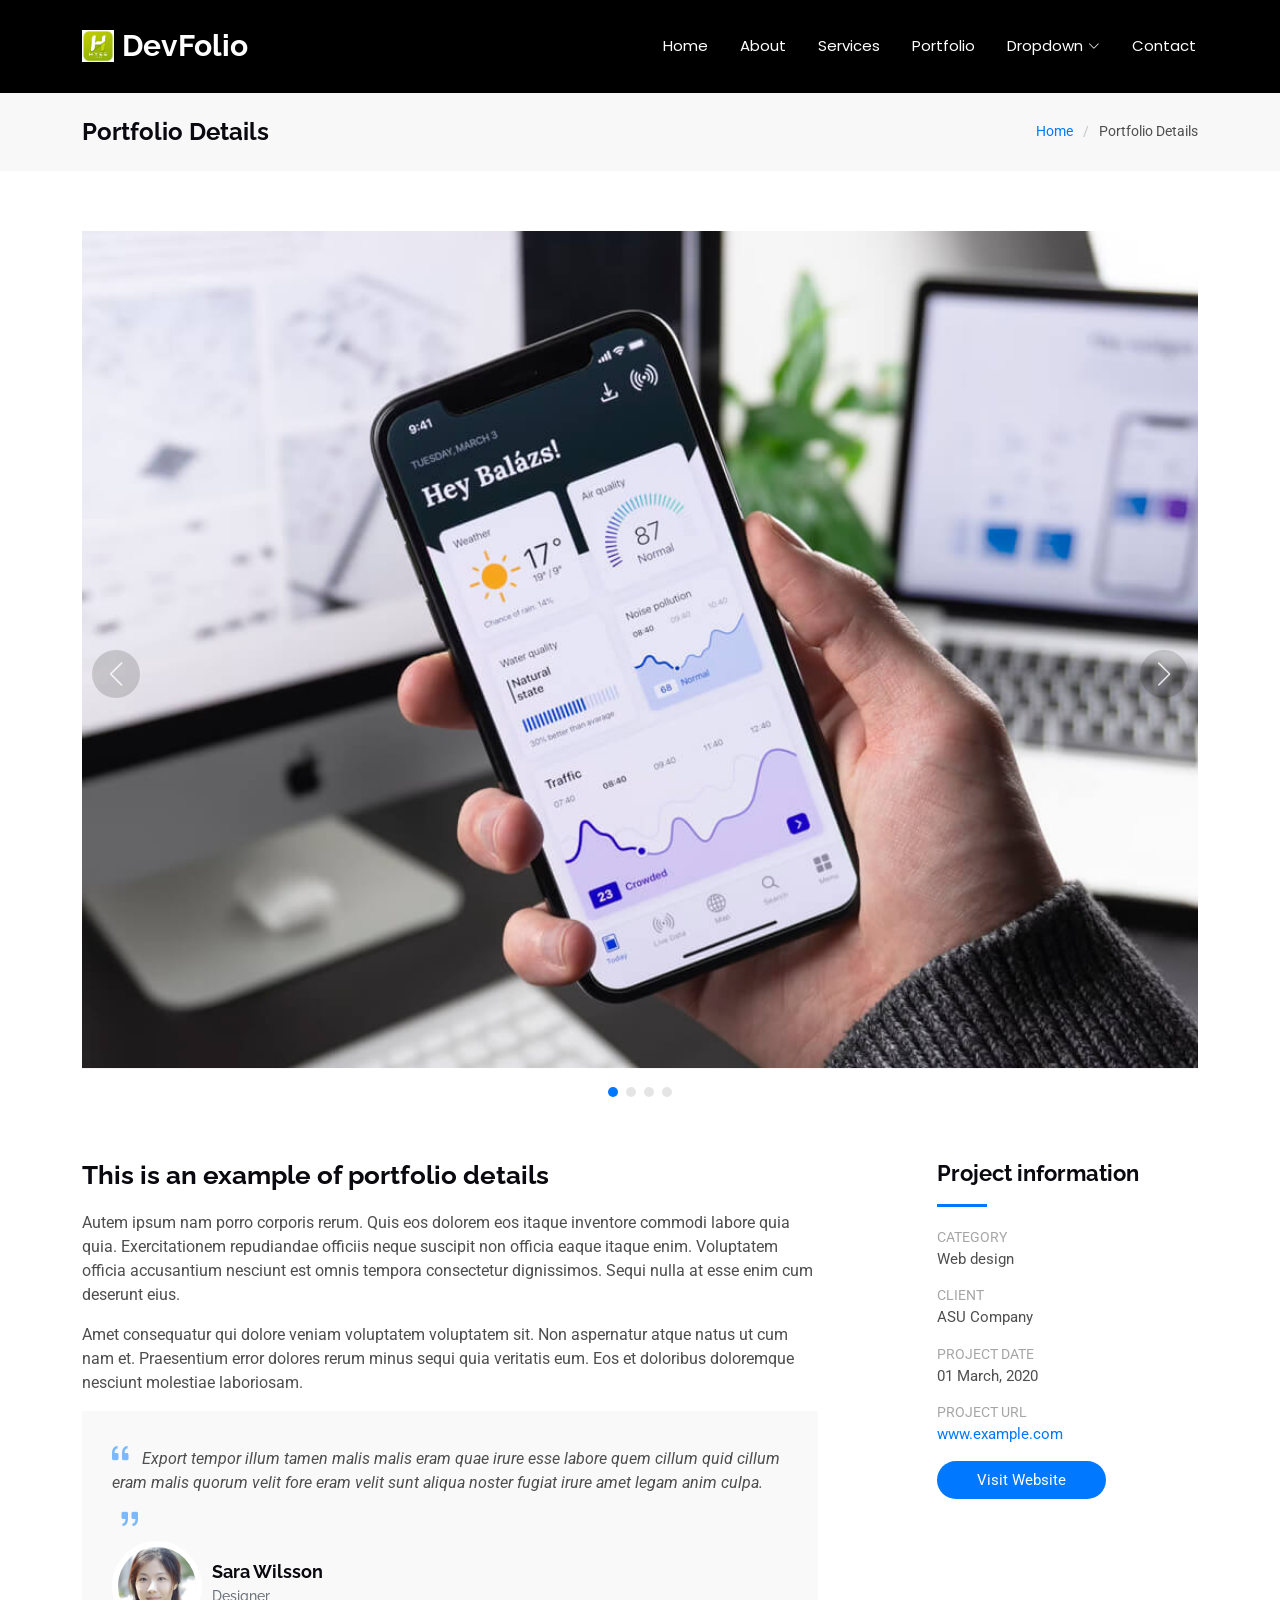
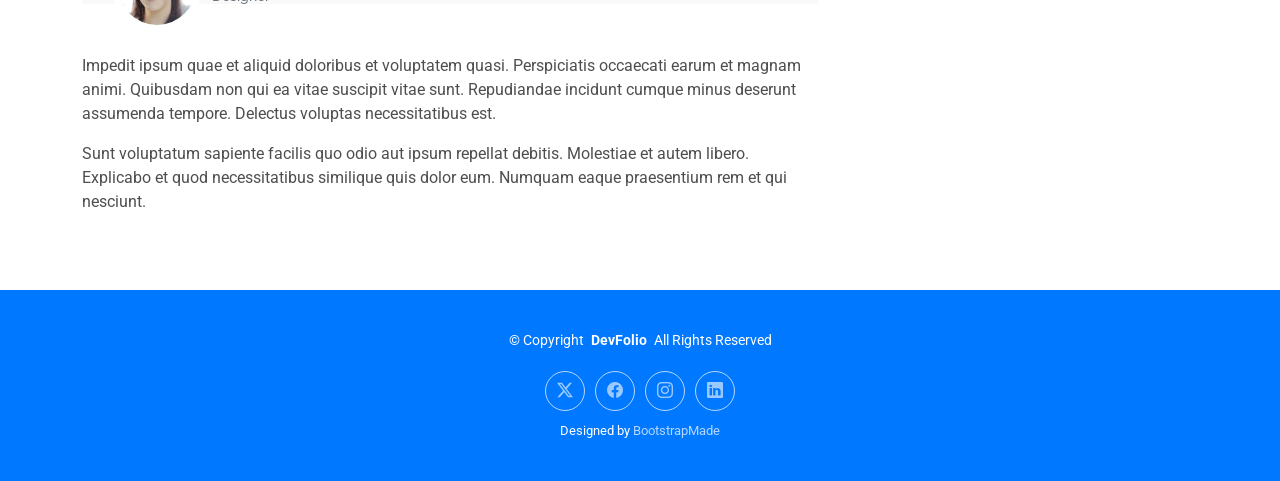
==== commit 505a36ec: "ganti icon" ====
--- a/portfolio-details.html
+++ b/portfolio-details.html
@@ -4,13 +4,13 @@
 <head>
   <meta charset="utf-8">
   <meta content="width=device-width, initial-scale=1.0" name="viewport">
-  <title>Portfolio Details - DevFolio Bootstrap Template</title>
+  <title>Portfolio Details</title>
   <meta name="description" content="">
   <meta name="keywords" content="">
 
-  <!-- Favicons -->
-  <link href="assets/img/favicon.png" rel="icon">
-  <link href="assets/img/apple-touch-icon.png" rel="apple-touch-icon">
+<!-- Favicons -->
+<link rel="icon" type="image/png" href="assets/img/iconhyee.png">
+<link rel="apple-touch-icon" href="assets/img/iconhyee.png">
 
   <!-- Fonts -->
   <link href="https://fonts.googleapis.com" rel="preconnect">
@@ -43,7 +43,7 @@
 
       <a href="index.html" class="logo d-flex align-items-center">
         <!-- Uncomment the line below if you also wish to use an image logo -->
-        <!-- <img src="assets/img/logo.png" alt=""> -->
+        <img src="assets/img/iconhyee.png" alt="DevFolio" class="img-fluid">
         <h1 class="sitename">DevFolio</h1>
       </a>
 
--- a/assets/css/main.css
+++ b/assets/css/main.css
@@ -1008,11 +1008,11 @@
 }
 
 .portfolio .portfolio-item .portfolio-info {
-  opacity: 0;
+  opacity: 1;
   position: absolute;
   left: 30px;
   right: 30px;
-  bottom: 0;
+  bottom: 20px;
   z-index: 3;
   transition: all ease-in-out 0.3s;
   background: color-mix(in srgb, var(--background-color), transparent 10%);
@@ -1056,6 +1056,7 @@
 .portfolio .portfolio-item:hover .portfolio-info {
   opacity: 1;
   bottom: 20px;
+  background: color-mix(in srgb, var(--background-color), transparent 0%);
 }
 
 /*--------------------------------------------------------------
